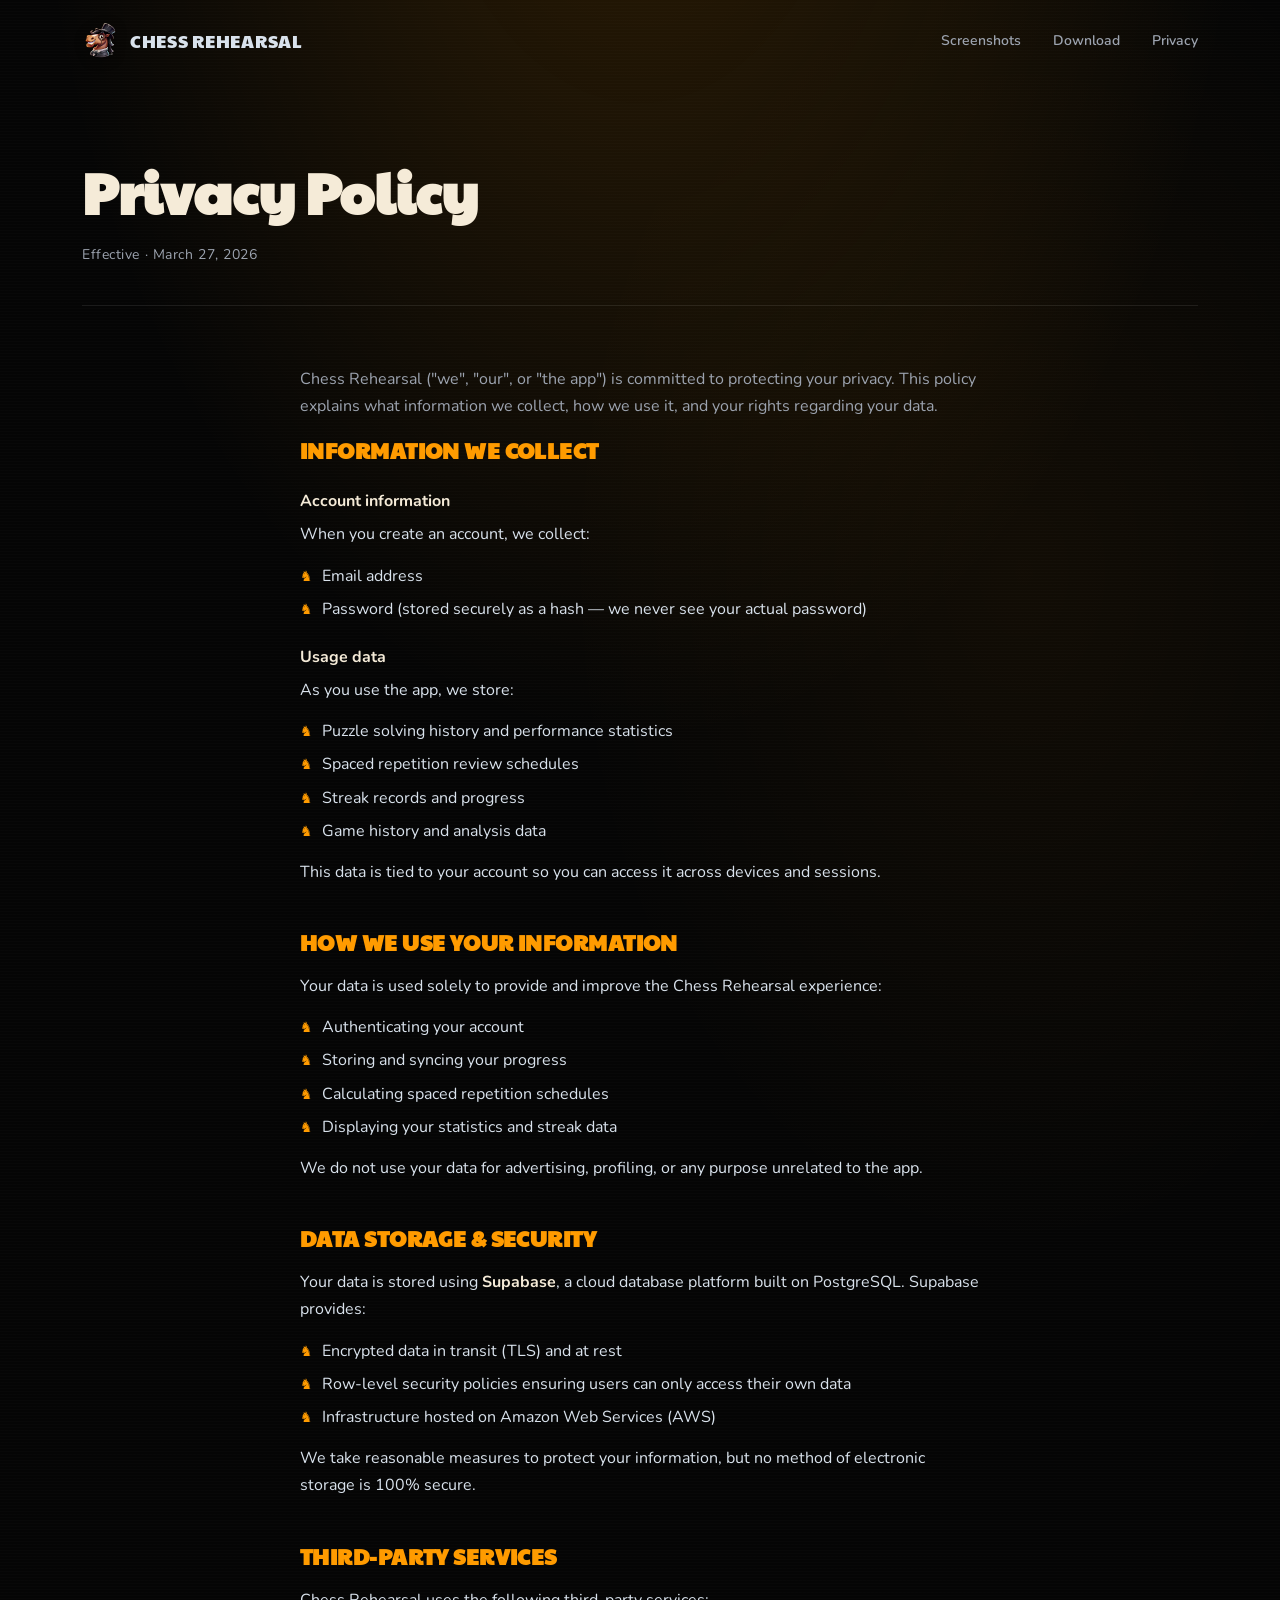
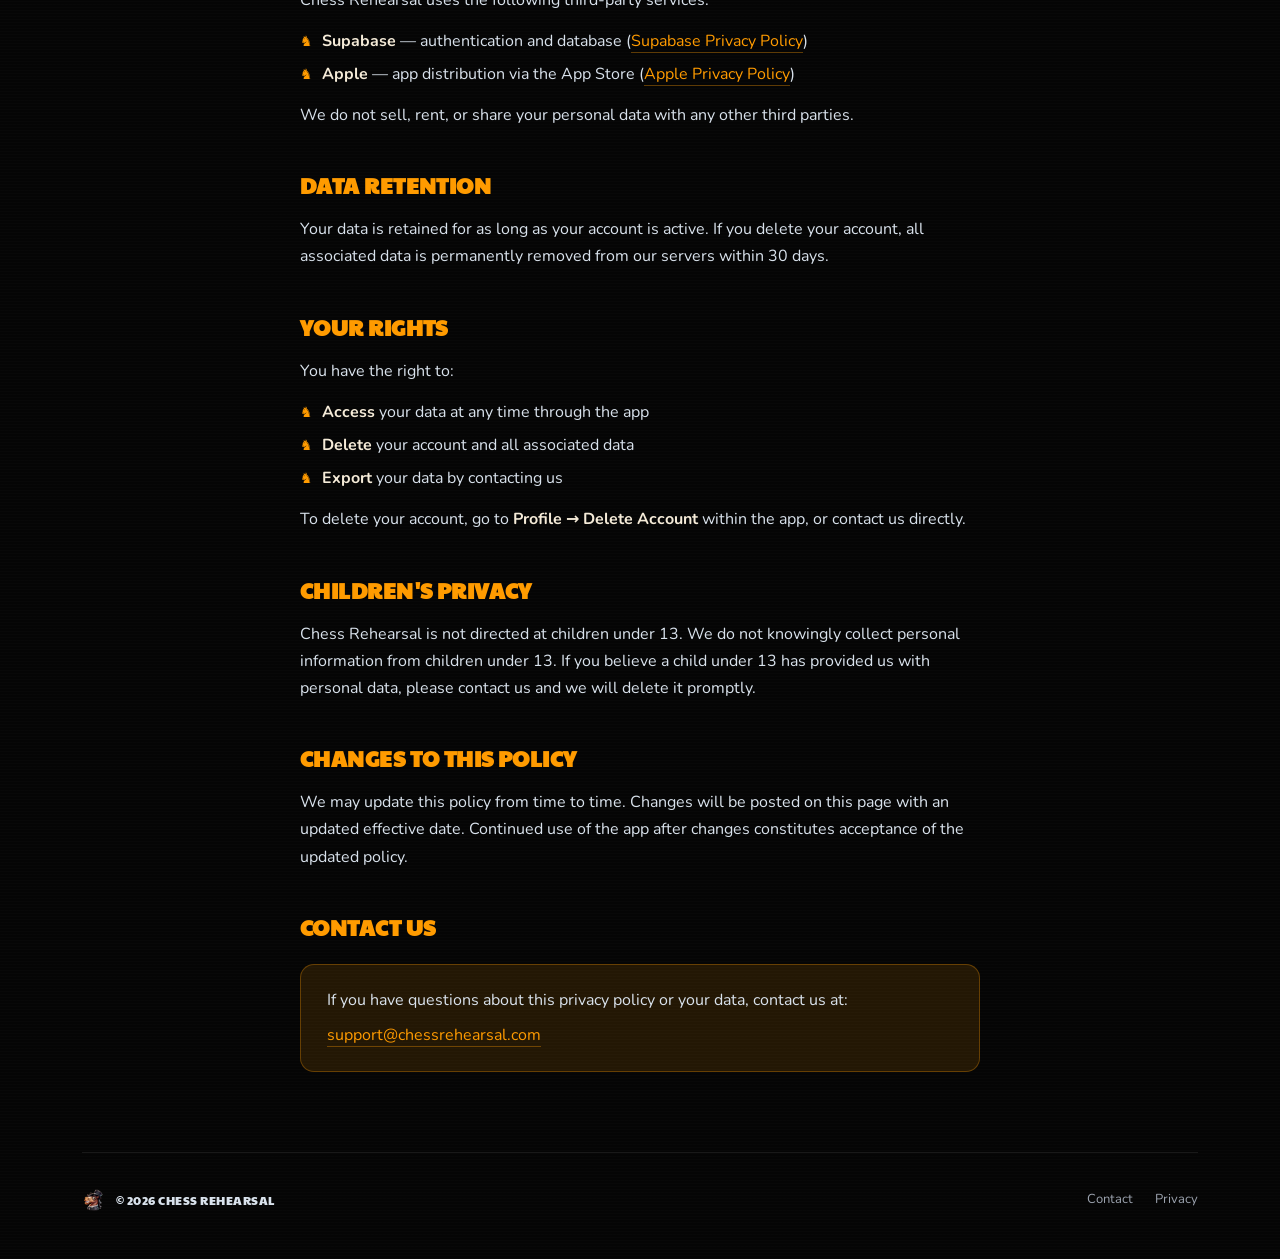
==== privacy.html @ 7ca06021 "Initial commit: Theatrical Dark marketing site Production index.html, privacy.html, and style.css fo" ====
<!DOCTYPE html>
<html lang="en">
<head>
  <meta charset="UTF-8">
  <meta name="viewport" content="width=device-width, initial-scale=1.0">
  <title>Privacy Policy — Chess Rehearsal</title>
  <meta name="description" content="Privacy Policy for the Chess Rehearsal app.">

  <link rel="icon" type="image/png" href="img/icon.png">
  <link rel="apple-touch-icon" href="img/icon.png">

  <link rel="preconnect" href="https://fonts.googleapis.com">
  <link rel="preconnect" href="https://fonts.gstatic.com" crossorigin>
  <link href="https://fonts.googleapis.com/css2?family=Nunito:wght@400;500;600;700;800&family=Paytone+One&display=swap" rel="stylesheet">

  <link rel="stylesheet" href="style.css">
</head>
<body>

  <div class="cr-site">

    <!-- Nav -->
    <div class="cr-container">
      <nav class="cr-nav">
        <a href="index.html" class="cr-nav-brand">
          <img src="img/icon.png" alt="Chess Rehearsal mascot">
          <span>Chess Rehearsal</span>
        </a>
        <div class="cr-nav-links">
          <a href="index.html#screenshots">Screenshots</a>
          <a href="index.html#download">Download</a>
          <a href="privacy.html">Privacy</a>
        </div>
      </nav>
    </div>

    <!-- Page header -->
    <div class="cr-container">
      <header class="cr-privacy-head">
        <h1>Privacy Policy</h1>
        <div class="updated">Effective · March 27, 2026</div>
      </header>
    </div>

    <!-- Body -->
    <div class="cr-container">
      <main class="cr-privacy-body">
        <p class="muted">Chess Rehearsal ("we", "our", or "the app") is committed to protecting your privacy. This policy explains what information we collect, how we use it, and your rights regarding your data.</p>

        <h2>Information we collect</h2>

        <h3>Account information</h3>
        <p>When you create an account, we collect:</p>
        <ul>
          <li>Email address</li>
          <li>Password (stored securely as a hash — we never see your actual password)</li>
        </ul>

        <h3>Usage data</h3>
        <p>As you use the app, we store:</p>
        <ul>
          <li>Puzzle solving history and performance statistics</li>
          <li>Spaced repetition review schedules</li>
          <li>Streak records and progress</li>
          <li>Game history and analysis data</li>
        </ul>
        <p>This data is tied to your account so you can access it across devices and sessions.</p>

        <h2>How we use your information</h2>
        <p>Your data is used solely to provide and improve the Chess Rehearsal experience:</p>
        <ul>
          <li>Authenticating your account</li>
          <li>Storing and syncing your progress</li>
          <li>Calculating spaced repetition schedules</li>
          <li>Displaying your statistics and streak data</li>
        </ul>
        <p>We do not use your data for advertising, profiling, or any purpose unrelated to the app.</p>

        <h2>Data storage &amp; security</h2>
        <p>Your data is stored using <strong>Supabase</strong>, a cloud database platform built on PostgreSQL. Supabase provides:</p>
        <ul>
          <li>Encrypted data in transit (TLS) and at rest</li>
          <li>Row-level security policies ensuring users can only access their own data</li>
          <li>Infrastructure hosted on Amazon Web Services (AWS)</li>
        </ul>
        <p>We take reasonable measures to protect your information, but no method of electronic storage is 100% secure.</p>

        <h2>Third-party services</h2>
        <p>Chess Rehearsal uses the following third-party services:</p>
        <ul>
          <li><strong>Supabase</strong> — authentication and database (<a href="https://supabase.com/privacy" target="_blank" rel="noopener">Supabase Privacy Policy</a>)</li>
          <li><strong>Apple</strong> — app distribution via the App Store (<a href="https://www.apple.com/privacy/" target="_blank" rel="noopener">Apple Privacy Policy</a>)</li>
        </ul>
        <p>We do not sell, rent, or share your personal data with any other third parties.</p>

        <h2>Data retention</h2>
        <p>Your data is retained for as long as your account is active. If you delete your account, all associated data is permanently removed from our servers within 30 days.</p>

        <h2>Your rights</h2>
        <p>You have the right to:</p>
        <ul>
          <li><strong>Access</strong> your data at any time through the app</li>
          <li><strong>Delete</strong> your account and all associated data</li>
          <li><strong>Export</strong> your data by contacting us</li>
        </ul>
        <p>To delete your account, go to <strong>Profile → Delete Account</strong> within the app, or contact us directly.</p>

        <h2>Children's privacy</h2>
        <p>Chess Rehearsal is not directed at children under 13. We do not knowingly collect personal information from children under 13. If you believe a child under 13 has provided us with personal data, please contact us and we will delete it promptly.</p>

        <h2>Changes to this policy</h2>
        <p>We may update this policy from time to time. Changes will be posted on this page with an updated effective date. Continued use of the app after changes constitutes acceptance of the updated policy.</p>

        <h2>Contact us</h2>
        <div class="contact-box">
          <p>If you have questions about this privacy policy or your data, contact us at:</p>
          <p><a href="mailto:support@chessrehearsal.com">support@chessrehearsal.com</a></p>
        </div>
      </main>
    </div>

    <!-- Footer -->
    <div class="cr-container">
      <footer class="cr-footer">
        <div class="cr-footer-left">
          <img src="img/icon.png" alt="">
          <span>© 2026 Chess Rehearsal</span>
        </div>
        <div class="cr-footer-links">
          <a href="mailto:support@chessrehearsal.com">Contact</a>
          <a href="privacy.html">Privacy</a>
        </div>
      </footer>
    </div>

  </div>

</body>
</html>
---- style.css ----
/* ──────────────────────────────────────────────────────────────────
   Chess Rehearsal — Marketing Site
   Theatrical Dark aesthetic. Warm-gold accent on near-black canvas.
   ────────────────────────────────────────────────────────────────── */

:root {
  /* Surfaces */
  --cr-bg:           #0A0A0A;
  --cr-surface:      #151515;
  --cr-card:         #1F1F1F;
  --cr-stage-navy:   #0F1A2B;

  /* Brand accent */
  --cr-gold:         #FF9B00;
  --cr-gold-soft:    rgba(255, 155, 0, 0.30);
  --cr-gold-faint:   rgba(255, 155, 0, 0.12);

  /* Text */
  --cr-fg-primary:   #D9E2EC;
  --cr-fg-secondary: #9CA3AF;
  --cr-fg-cream:     #F5EBD8;

  /* Dividers / shadow */
  --cr-divider:        rgba(255, 255, 255, 0.10);
  --cr-divider-strong: rgba(255, 255, 255, 0.20);

  /* Type families */
  --cr-font-display: "Paytone One", system-ui, sans-serif;
  --cr-font-body:    "Nunito", system-ui, -apple-system, sans-serif;
}

/* ─────────────── Reset & base ─────────────── */
* { box-sizing: border-box; }
html, body {
  margin: 0;
  background: #050505;
  color: var(--cr-fg-primary);
  font-family: var(--cr-font-body);
  -webkit-font-smoothing: antialiased;
  text-rendering: optimizeLegibility;
  line-height: 1.5;
}
h1, h2, h3, h4 { margin: 0; }
p, ul { margin: 0; }
a { color: inherit; text-decoration: none; }
img { max-width: 100%; display: block; }

/* ─────────────── Stage backdrop ─────────────── */
.cr-site {
  position: relative;
  overflow: hidden;
  min-height: 100vh;
  background: #050505;
}
.cr-site::before {
  content: "";
  position: absolute; inset: 0;
  background:
    radial-gradient(ellipse 80% 60% at 50% -10%, rgba(255,155,0,0.16), transparent 60%),
    radial-gradient(ellipse 60% 40% at 80% 20%, rgba(255,155,0,0.05), transparent 60%);
  pointer-events: none;
  z-index: 0;
}
.cr-site::after {
  content: "";
  position: absolute; inset: 0;
  background-image:
    repeating-linear-gradient(0deg, rgba(255,255,255,.012) 0 1px, transparent 1px 3px);
  pointer-events: none;
  z-index: 0;
}
.cr-site > * { position: relative; z-index: 1; }

/* Container */
.cr-container {
  width: 100%;
  max-width: 1180px;
  margin: 0 auto;
  padding: 0 32px;
}

/* ─────────────── Nav ─────────────── */
.cr-nav {
  display: flex;
  align-items: center;
  justify-content: space-between;
  padding: 22px 0;
}
.cr-nav-brand {
  display: flex; align-items: center; gap: 12px;
  font-family: var(--cr-font-display);
  font-size: 18px;
  letter-spacing: 0.04em;
  color: var(--cr-fg-primary);
  text-transform: uppercase;
}
.cr-nav-brand img {
  width: 36px; height: 36px; object-fit: contain;
  filter: drop-shadow(0 2px 6px rgba(0,0,0,.4));
}
.cr-nav-links {
  display: flex; gap: 32px;
  font-size: 14px;
  color: var(--cr-fg-secondary);
  font-weight: 600;
}
.cr-nav-links a { transition: color .15s; }
.cr-nav-links a:hover { color: var(--cr-gold); }

/* ─────────────── Hero ─────────────── */
.cr-hero {
  display: grid;
  grid-template-columns: 1.15fr 1fr;
  gap: 56px;
  padding: 60px 0 100px;
  align-items: center;
}
.cr-hero-eyebrow {
  font-family: var(--cr-font-body);
  font-size: 12px;
  font-weight: 700;
  letter-spacing: 0.18em;
  text-transform: uppercase;
  color: var(--cr-gold);
  margin-bottom: 18px;
  display: inline-flex;
  align-items: center;
  gap: 10px;
}
.cr-hero-eyebrow::before {
  content: "";
  width: 28px; height: 1px;
  background: var(--cr-gold);
}
.cr-hero h1 {
  font-family: var(--cr-font-display);
  font-size: 68px;
  line-height: 0.98;
  letter-spacing: -0.005em;
  color: var(--cr-fg-cream);
  text-wrap: balance;
}
.cr-hero h1 .accent {
  color: var(--cr-gold);
  display: block;
}
.cr-hero-sub {
  margin-top: 22px;
  font-size: 18px;
  line-height: 1.55;
  color: var(--cr-fg-secondary);
  max-width: 460px;
  text-wrap: pretty;
}

/* Hero phone column — phone is a real screenshot WITH bezel baked in */
.cr-hero-phone-wrap {
  display: flex;
  align-items: center;
  justify-content: center;
  position: relative;
}
.cr-hero-phone-wrap::before {
  content: "";
  position: absolute;
  inset: -40px;
  background: radial-gradient(ellipse 70% 50% at 50% 50%, rgba(255,155,0,.22), transparent 70%);
  filter: blur(20px);
  z-index: 0;
}
.cr-hero-phone {
  position: relative;
  z-index: 1;
  width: 320px;
  height: auto;
  filter: drop-shadow(0 30px 60px rgba(0,0,0,.6));
}

/* ─────────────── Download buttons ─────────────── */
.cr-dl-row {
  display: flex; gap: 14px; margin-top: 36px;
  flex-wrap: wrap;
}
.cr-dl-row.centered { justify-content: center; }

.cr-dl-btn {
  display: inline-flex; align-items: center; gap: 12px;
  padding: 12px 20px 12px 16px;
  background: #0E0E0E;
  border: 1px solid rgba(255,255,255,0.18);
  border-radius: 14px;
  cursor: pointer;
  transition: border-color .15s, transform .15s, background .15s;
  white-space: nowrap;
}
.cr-dl-btn:hover {
  border-color: var(--cr-gold);
  background: #131313;
  transform: translateY(-1px);
}
.cr-dl-btn svg {
  flex-shrink: 0;
  width: 22px; height: 22px;
}
.cr-dl-btn-text {
  display: flex; flex-direction: column; line-height: 1.1;
}
.cr-dl-btn-text small {
  font-size: 10px;
  letter-spacing: 0.10em;
  text-transform: uppercase;
  color: var(--cr-fg-secondary);
  font-weight: 600;
}
.cr-dl-btn-text strong {
  font-size: 16px;
  font-weight: 700;
  color: var(--cr-fg-primary);
  margin-top: 2px;
}

/* ─────────────── Stage curtain divider ─────────────── */
.cr-stage-divider {
  height: 56px;
  background:
    linear-gradient(to bottom, transparent, rgba(0,0,0,.4)),
    repeating-linear-gradient(90deg, #1a1208 0 28px, #261a0e 28px 56px);
  border-top: 1px solid rgba(255,155,0,.20);
  border-bottom: 1px solid rgba(255,155,0,.10);
  position: relative;
}
.cr-stage-divider::before {
  content: "";
  position: absolute;
  left: 50%; top: 50%;
  transform: translate(-50%, -50%);
  width: 12px; height: 12px;
  background: var(--cr-gold);
  border-radius: 50%;
  box-shadow: 0 0 24px 6px rgba(255,155,0,.6);
}

/* ─────────────── Screenshots ─────────────── */
.cr-screens { padding: 90px 0; }
.cr-screens-head {
  text-align: center;
  margin-bottom: 58px;
}
.cr-screens-eyebrow {
  font-size: 12px;
  letter-spacing: 0.20em;
  text-transform: uppercase;
  color: var(--cr-gold);
  font-weight: 700;
  margin-bottom: 14px;
}
.cr-screens-title {
  font-family: var(--cr-font-display);
  font-size: 44px;
  color: var(--cr-fg-cream);
  letter-spacing: -0.005em;
}
.cr-screens-sub {
  margin-top: 14px;
  font-size: 16px;
  color: var(--cr-fg-secondary);
  max-width: 540px;
  margin-left: auto;
  margin-right: auto;
}
.cr-screens-grid {
  display: grid;
  grid-template-columns: repeat(3, 1fr);
  gap: 32px;
  align-items: end;
}
.cr-screen-card {
  display: flex;
  flex-direction: column;
  align-items: center;
}
.cr-screen-frame {
  position: relative;
  display: flex;
  justify-content: center;
}
.cr-screen-frame::before {
  content: "";
  position: absolute;
  inset: 30px -10px -20px -10px;
  background: radial-gradient(ellipse 60% 50% at 50% 50%, rgba(255,155,0,.10), transparent 70%);
  filter: blur(10px);
  z-index: 0;
}
.cr-screen-frame img {
  position: relative;
  z-index: 1;
  width: 270px;
  height: auto;
  filter: drop-shadow(0 20px 40px rgba(0,0,0,.5));
}
.cr-screen-caption {
  margin-top: 22px;
  text-align: center;
}
.cr-screen-caption .num {
  font-family: var(--cr-font-display);
  font-size: 12px;
  color: var(--cr-gold);
  letter-spacing: 0.18em;
  display: block;
  margin-bottom: 6px;
}
.cr-screen-caption h4 {
  font-family: var(--cr-font-body);
  font-size: 18px;
  font-weight: 700;
  color: var(--cr-fg-primary);
}
.cr-screen-caption p {
  margin-top: 6px;
  font-size: 13px;
  color: var(--cr-fg-secondary);
  max-width: 240px;
  line-height: 1.5;
}

/* ─────────────── Bottom CTA ─────────────── */
.cr-cta {
  padding: 80px 0 100px;
  text-align: center;
  position: relative;
}
.cr-cta::before {
  content: "";
  position: absolute;
  left: 50%; top: 0;
  transform: translateX(-50%);
  width: 1200px;
  max-width: 100%;
  height: 1px;
  background: linear-gradient(to right, transparent, rgba(255,155,0,.25), transparent);
}
.cr-cta h2 {
  font-family: var(--cr-font-display);
  font-size: 44px;
  color: var(--cr-fg-cream);
  letter-spacing: -0.005em;
  text-wrap: balance;
}
.cr-cta-sub {
  margin: 16px auto 36px;
  max-width: 520px;
  color: var(--cr-fg-secondary);
  font-size: 16px;
}
.cr-cta-mascot {
  width: 140px;
  height: 140px;
  margin: 0 auto 22px;
  display: block;
  filter: drop-shadow(0 8px 24px rgba(0,0,0,.5)) drop-shadow(0 0 30px rgba(255,155,0,.3));
}

/* ─────────────── Footer ─────────────── */
.cr-footer {
  padding: 36px 0 48px;
  border-top: 1px solid rgba(255,255,255,0.08);
  display: flex;
  justify-content: space-between;
  align-items: center;
  font-size: 13px;
  color: var(--cr-fg-secondary);
  flex-wrap: wrap;
  gap: 16px;
}
.cr-footer-left {
  display: flex; align-items: center; gap: 12px;
  font-family: var(--cr-font-display);
  letter-spacing: 0.04em;
  text-transform: uppercase;
  font-size: 12px;
  color: var(--cr-fg-primary);
}
.cr-footer-left img { width: 22px; height: 22px; }
.cr-footer-links { display: flex; gap: 22px; }
.cr-footer-links a { transition: color .15s; }
.cr-footer-links a:hover { color: var(--cr-gold); }

/* ─────────────── Privacy page ─────────────── */
.cr-privacy-head {
  padding: 70px 0 40px;
  text-align: left;
  border-bottom: 1px solid rgba(255,255,255,0.08);
}
.cr-privacy-head h1 {
  font-family: var(--cr-font-display);
  font-size: 56px;
  color: var(--cr-fg-cream);
  letter-spacing: -0.005em;
}
.cr-privacy-head .updated {
  margin-top: 10px;
  color: var(--cr-fg-secondary);
  font-size: 14px;
  letter-spacing: 0.04em;
}
.cr-privacy-body {
  max-width: 680px;
  margin: 0 auto;
  padding: 60px 0 80px;
}
.cr-privacy-body h2 {
  font-family: var(--cr-font-display);
  font-size: 22px;
  color: var(--cr-gold);
  letter-spacing: 0.02em;
  margin-top: 40px;
  margin-bottom: 14px;
  text-transform: uppercase;
}
.cr-privacy-body h2:first-of-type { margin-top: 0; }
.cr-privacy-body h3 {
  font-family: var(--cr-font-body);
  font-size: 16px;
  color: var(--cr-fg-cream);
  font-weight: 700;
  margin-top: 22px;
  margin-bottom: 8px;
}
.cr-privacy-body p {
  font-size: 16px;
  line-height: 1.7;
  color: var(--cr-fg-primary);
  margin-bottom: 14px;
}
.cr-privacy-body p.muted { color: var(--cr-fg-secondary); }
.cr-privacy-body a {
  color: var(--cr-gold);
  border-bottom: 1px solid rgba(255,155,0,.35);
  transition: border-color .15s;
}
.cr-privacy-body a:hover { border-bottom-color: var(--cr-gold); }
.cr-privacy-body ul {
  list-style: none;
  padding: 0;
  margin: 12px 0 14px;
}
.cr-privacy-body li {
  position: relative;
  padding-left: 22px;
  font-size: 16px;
  line-height: 1.7;
  color: var(--cr-fg-primary);
  margin-bottom: 6px;
}
.cr-privacy-body li::before {
  content: "♞";
  position: absolute;
  left: 0;
  color: var(--cr-gold);
  font-size: 14px;
  top: 2px;
}
.cr-privacy-body strong {
  color: var(--cr-fg-cream);
  font-weight: 700;
}
.cr-privacy-body .contact-box {
  margin-top: 20px;
  padding: 22px 26px;
  background: var(--cr-gold-faint);
  border: 1px solid var(--cr-gold-soft);
  border-radius: 14px;
}
.cr-privacy-body .contact-box p { margin-bottom: 8px; }
.cr-privacy-body .contact-box p:last-child { margin-bottom: 0; }

/* ─────────────── Responsive ─────────────── */
@media (max-width: 900px) {
  .cr-hero {
    grid-template-columns: 1fr;
    gap: 40px;
    padding: 40px 0 60px;
    text-align: center;
  }
  .cr-hero-eyebrow { justify-content: center; }
  .cr-hero h1 { font-size: 48px; }
  .cr-hero-sub { margin-left: auto; margin-right: auto; }
  .cr-dl-row { justify-content: center; }
  .cr-hero-phone { width: 260px; }

  .cr-screens { padding: 60px 0; }
  .cr-screens-title { font-size: 34px; }
  .cr-screens-grid {
    grid-template-columns: 1fr;
    gap: 60px;
  }
  .cr-screen-frame img { width: 240px; }

  .cr-cta { padding: 60px 0 80px; }
  .cr-cta h2 { font-size: 34px; }

  .cr-privacy-head h1 { font-size: 40px; }

  .cr-footer { justify-content: center; text-align: center; }
}

@media (max-width: 600px) {
  .cr-container { padding: 0 20px; }
  .cr-nav { padding: 18px 0; }
  .cr-nav-links { gap: 20px; font-size: 13px; }
  .cr-hero h1 { font-size: 38px; }
  .cr-hero-sub { font-size: 16px; }
  .cr-dl-btn { padding: 10px 16px 10px 14px; }
  .cr-dl-btn-text strong { font-size: 14px; }
}
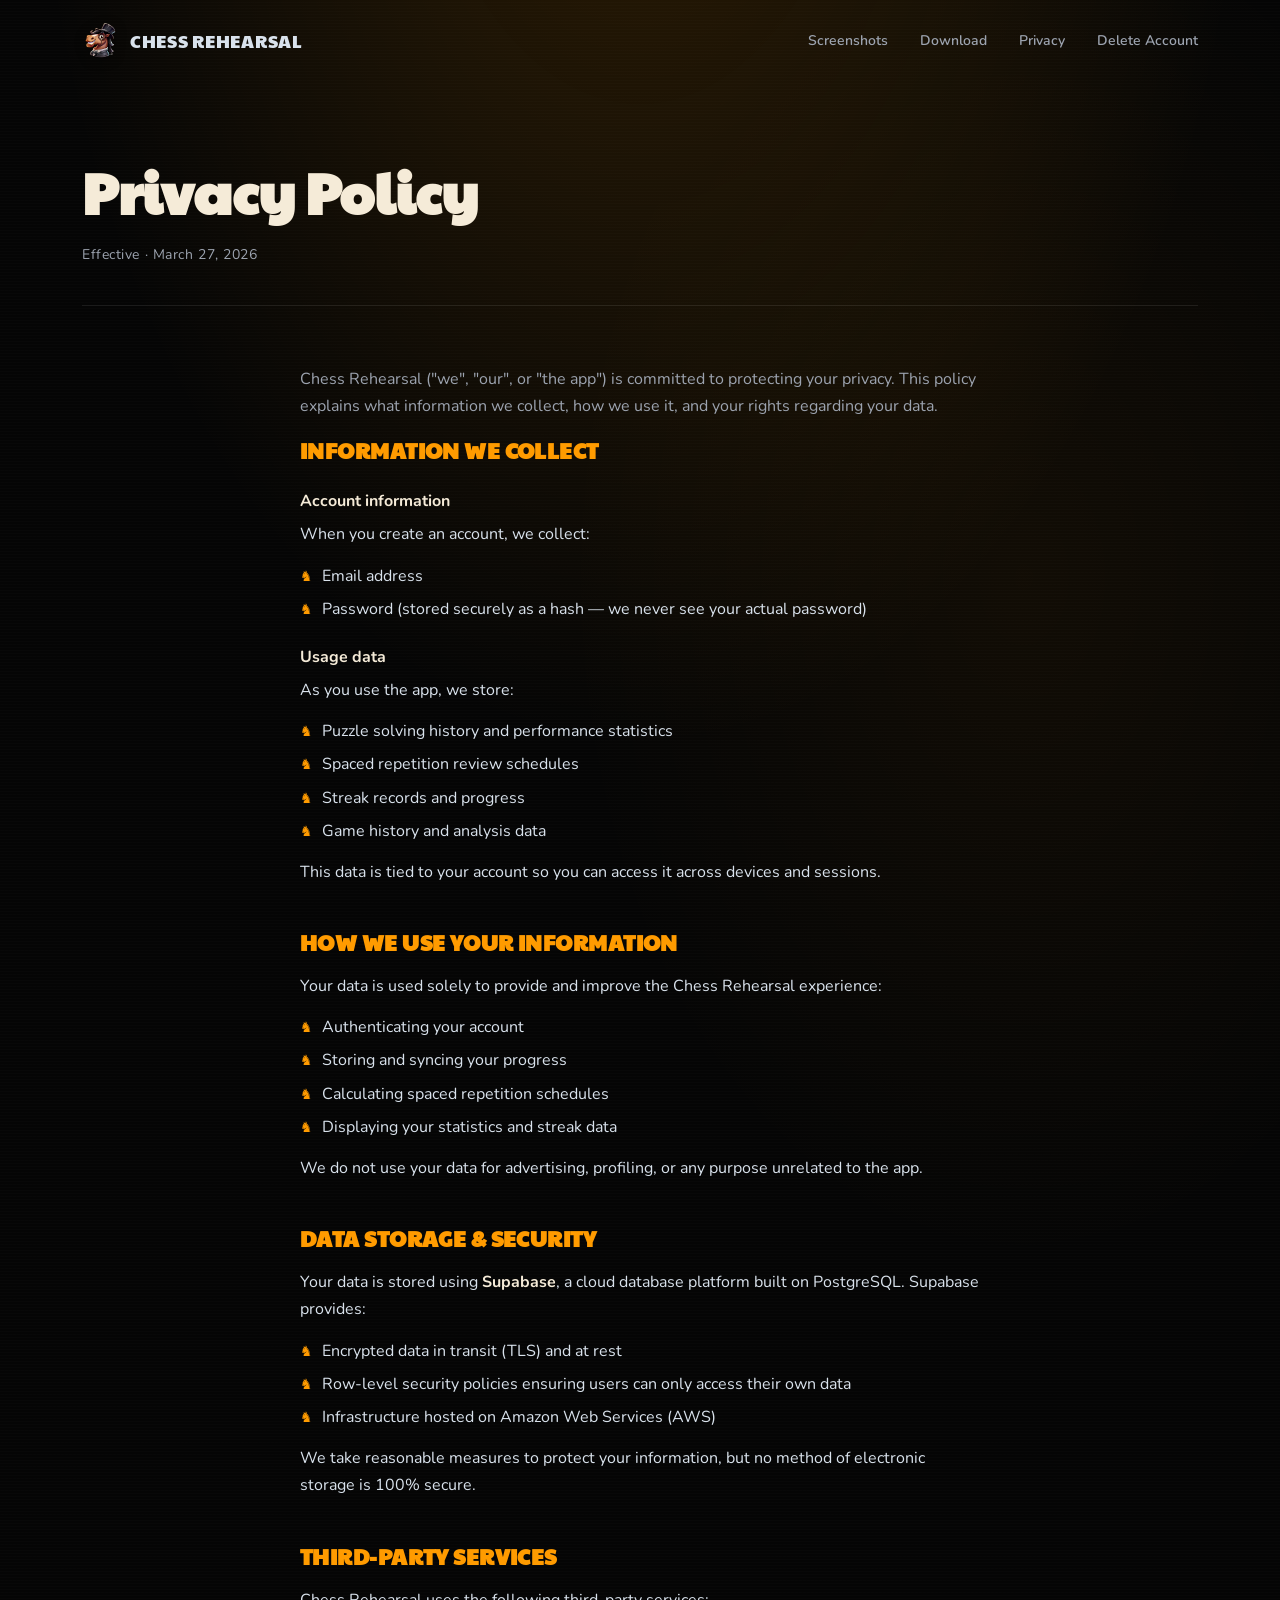
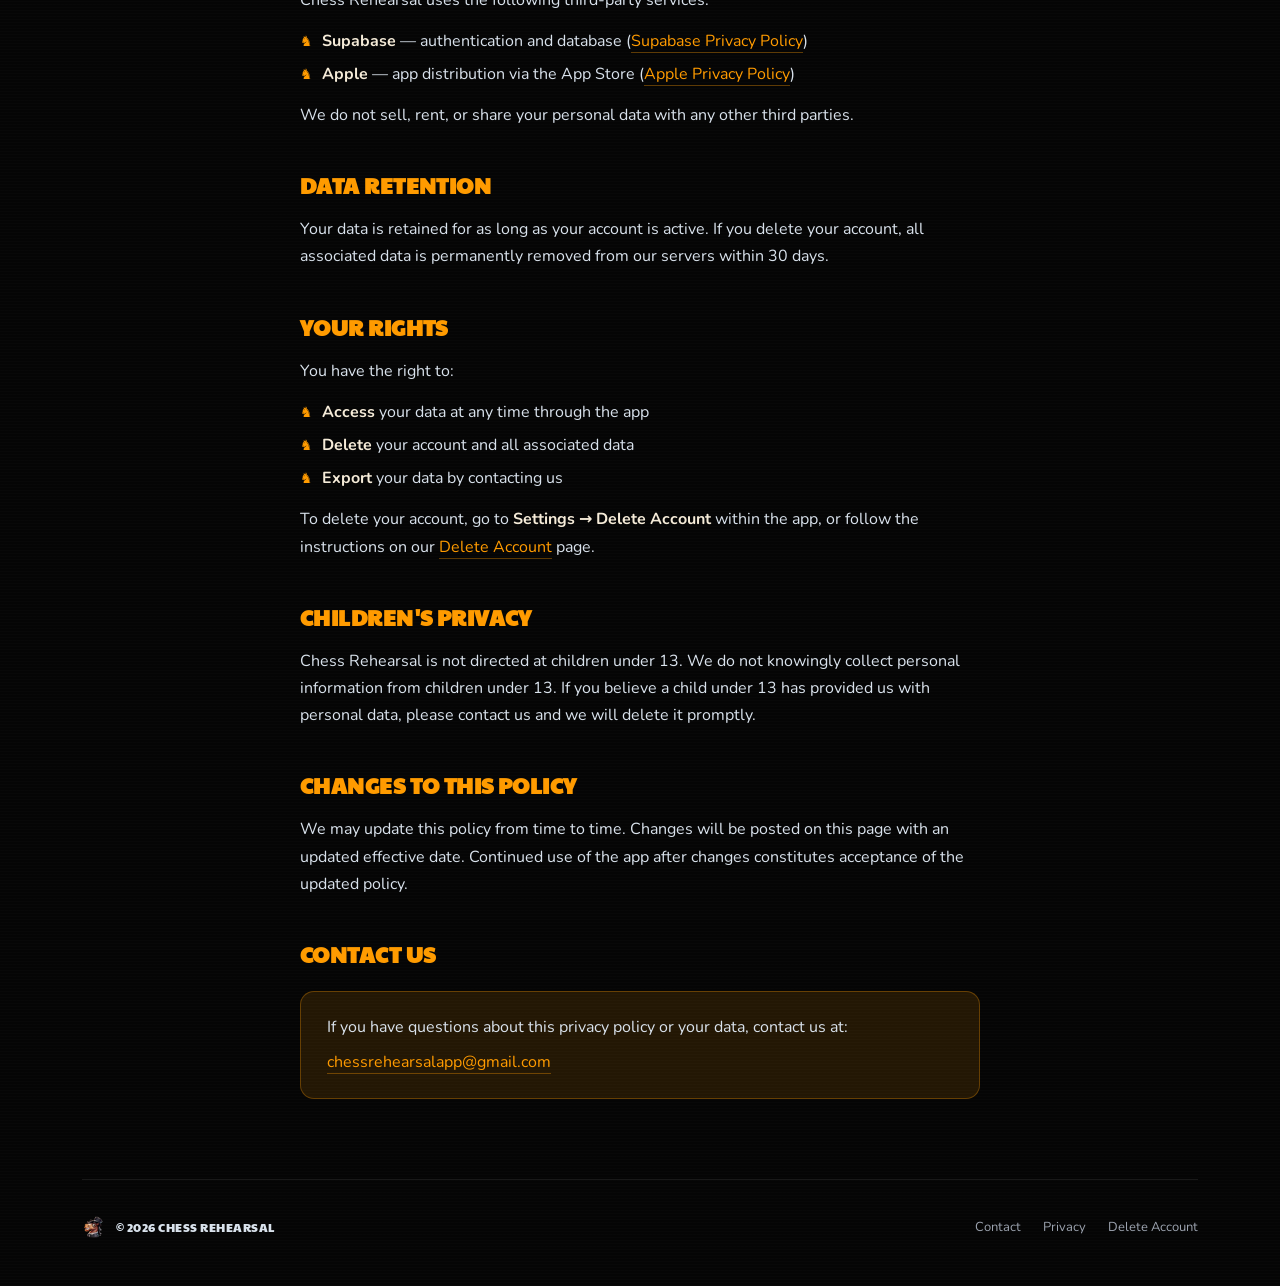
==== commit 147ada51: "Add account deletion page and switch contact email Adds delete-account.html with in-app and email-ba" ====
--- a/privacy.html
+++ b/privacy.html
@@ -30,6 +30,7 @@
           <a href="index.html#screenshots">Screenshots</a>
           <a href="index.html#download">Download</a>
           <a href="privacy.html">Privacy</a>
+          <a href="delete-account.html">Delete Account</a>
         </div>
       </nav>
     </div>
@@ -103,7 +104,7 @@
           <li><strong>Delete</strong> your account and all associated data</li>
           <li><strong>Export</strong> your data by contacting us</li>
         </ul>
-        <p>To delete your account, go to <strong>Profile → Delete Account</strong> within the app, or contact us directly.</p>
+        <p>To delete your account, go to <strong>Settings → Delete Account</strong> within the app, or follow the instructions on our <a href="delete-account.html">Delete Account</a> page.</p>
 
         <h2>Children's privacy</h2>
         <p>Chess Rehearsal is not directed at children under 13. We do not knowingly collect personal information from children under 13. If you believe a child under 13 has provided us with personal data, please contact us and we will delete it promptly.</p>
@@ -114,7 +115,7 @@
         <h2>Contact us</h2>
         <div class="contact-box">
           <p>If you have questions about this privacy policy or your data, contact us at:</p>
-          <p><a href="mailto:support@chessrehearsal.com">support@chessrehearsal.com</a></p>
+          <p><a href="mailto:chessrehearsalapp@gmail.com">chessrehearsalapp@gmail.com</a></p>
         </div>
       </main>
     </div>
@@ -127,8 +128,9 @@
           <span>© 2026 Chess Rehearsal</span>
         </div>
         <div class="cr-footer-links">
-          <a href="mailto:support@chessrehearsal.com">Contact</a>
+          <a href="mailto:chessrehearsalapp@gmail.com">Contact</a>
           <a href="privacy.html">Privacy</a>
+          <a href="delete-account.html">Delete Account</a>
         </div>
       </footer>
     </div>
